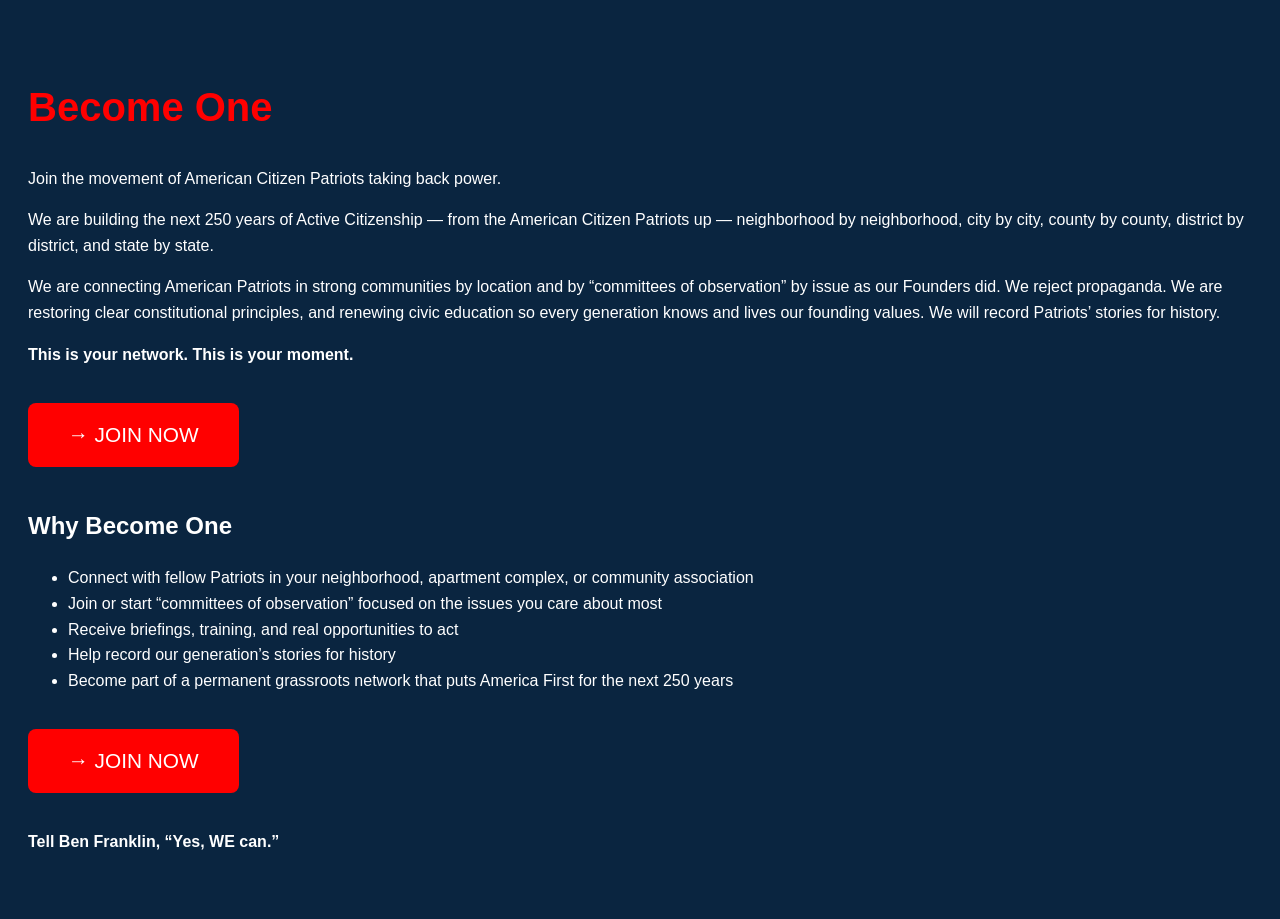
==== public/become-one.html @ 7c862810 "Create become-one.html Added Become One page with Join button linking to join.html" ====
<!DOCTYPE html>
<html lang="en">
<head>
  <meta charset="UTF-8">
  <meta name="viewport" content="width=device-width, initial-scale=1.0">
  <title>Become One - America First Citizens Network</title>
  <style>
    body { font-family: Arial, sans-serif; background: #0a2540; color: white; padding: 40px 20px; line-height: 1.6; }
    h1 { color: #ff0000; font-size: 2.5em; }
    button { background: #ff0000; color: white; padding: 20px 40px; font-size: 1.3em; border: none; border-radius: 8px; cursor: pointer; margin: 20px 0; }
  </style>
</head>
<body>

<h1>Become One</h1>

<p>Join the movement of American Citizen Patriots taking back power.</p>

<p>We are building the next 250 years of Active Citizenship — from the American Citizen Patriots up — neighborhood by neighborhood, city by city, county by county, district by district, and state by state.</p>

<p>We are connecting American Patriots in strong communities by location and by “committees of observation” by issue as our Founders did. We reject propaganda. We are restoring clear constitutional principles, and renewing civic education so every generation knows and lives our founding values. We will record Patriots’ stories for history.</p>

<p><strong>This is your network. This is your moment.</strong></p>

<button onclick="window.location.href='/join.html'">→ JOIN NOW</button>

<h2>Why Become One</h2>
<ul>
  <li>Connect with fellow Patriots in your neighborhood, apartment complex, or community association</li>
  <li>Join or start “committees of observation” focused on the issues you care about most</li>
  <li>Receive briefings, training, and real opportunities to act</li>
  <li>Help record our generation’s stories for history</li>
  <li>Become part of a permanent grassroots network that puts America First for the next 250 years</li>
</ul>

<button onclick="window.location.href='/join.html'">→ JOIN NOW</button>

<p><strong>Tell Ben Franklin, “Yes, WE can.”</strong></p>

</body>
</html>
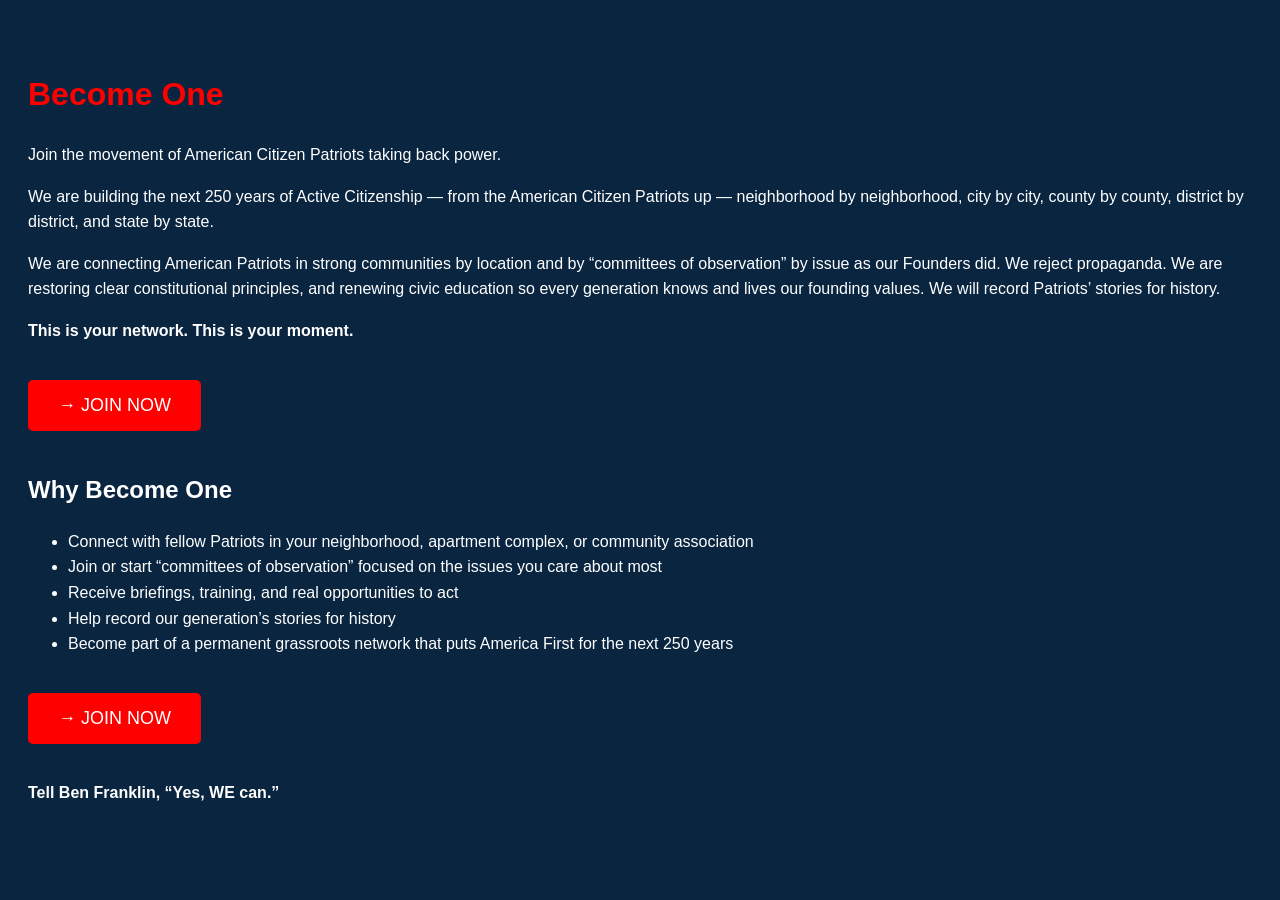
==== commit afd61998: "Update become-one.html Restored and finalized Become One pageRestored the correct motivational conte" ====
--- a/public/become-one.html
+++ b/public/become-one.html
@@ -6,8 +6,8 @@
   <title>Become One - America First Citizens Network</title>
   <style>
     body { font-family: Arial, sans-serif; background: #0a2540; color: white; padding: 40px 20px; line-height: 1.6; }
-    h1 { color: #ff0000; font-size: 2.5em; }
-    button { background: #ff0000; color: white; padding: 20px 40px; font-size: 1.3em; border: none; border-radius: 8px; cursor: pointer; margin: 20px 0; }
+    h1 { color: #ff0000; }
+    button { background: #ff0000; color: white; padding: 15px 30px; font-size: 18px; border: none; border-radius: 5px; margin: 20px 0; cursor: pointer; }
   </style>
 </head>
 <body>
@@ -22,7 +22,9 @@
 
 <p><strong>This is your network. This is your moment.</strong></p>
 
-<button onclick="window.location.href='/join.html'">→ JOIN NOW</button>
+<a href="/join.html">
+  <button type="button">→ JOIN NOW</button>
+</a>
 
 <h2>Why Become One</h2>
 <ul>
@@ -33,7 +35,9 @@
   <li>Become part of a permanent grassroots network that puts America First for the next 250 years</li>
 </ul>
 
-<button onclick="window.location.href='/join.html'">→ JOIN NOW</button>
+<a href="/join.html">
+  <button type="button">→ JOIN NOW</button>
+</a>
 
 <p><strong>Tell Ben Franklin, “Yes, WE can.”</strong></p>
 
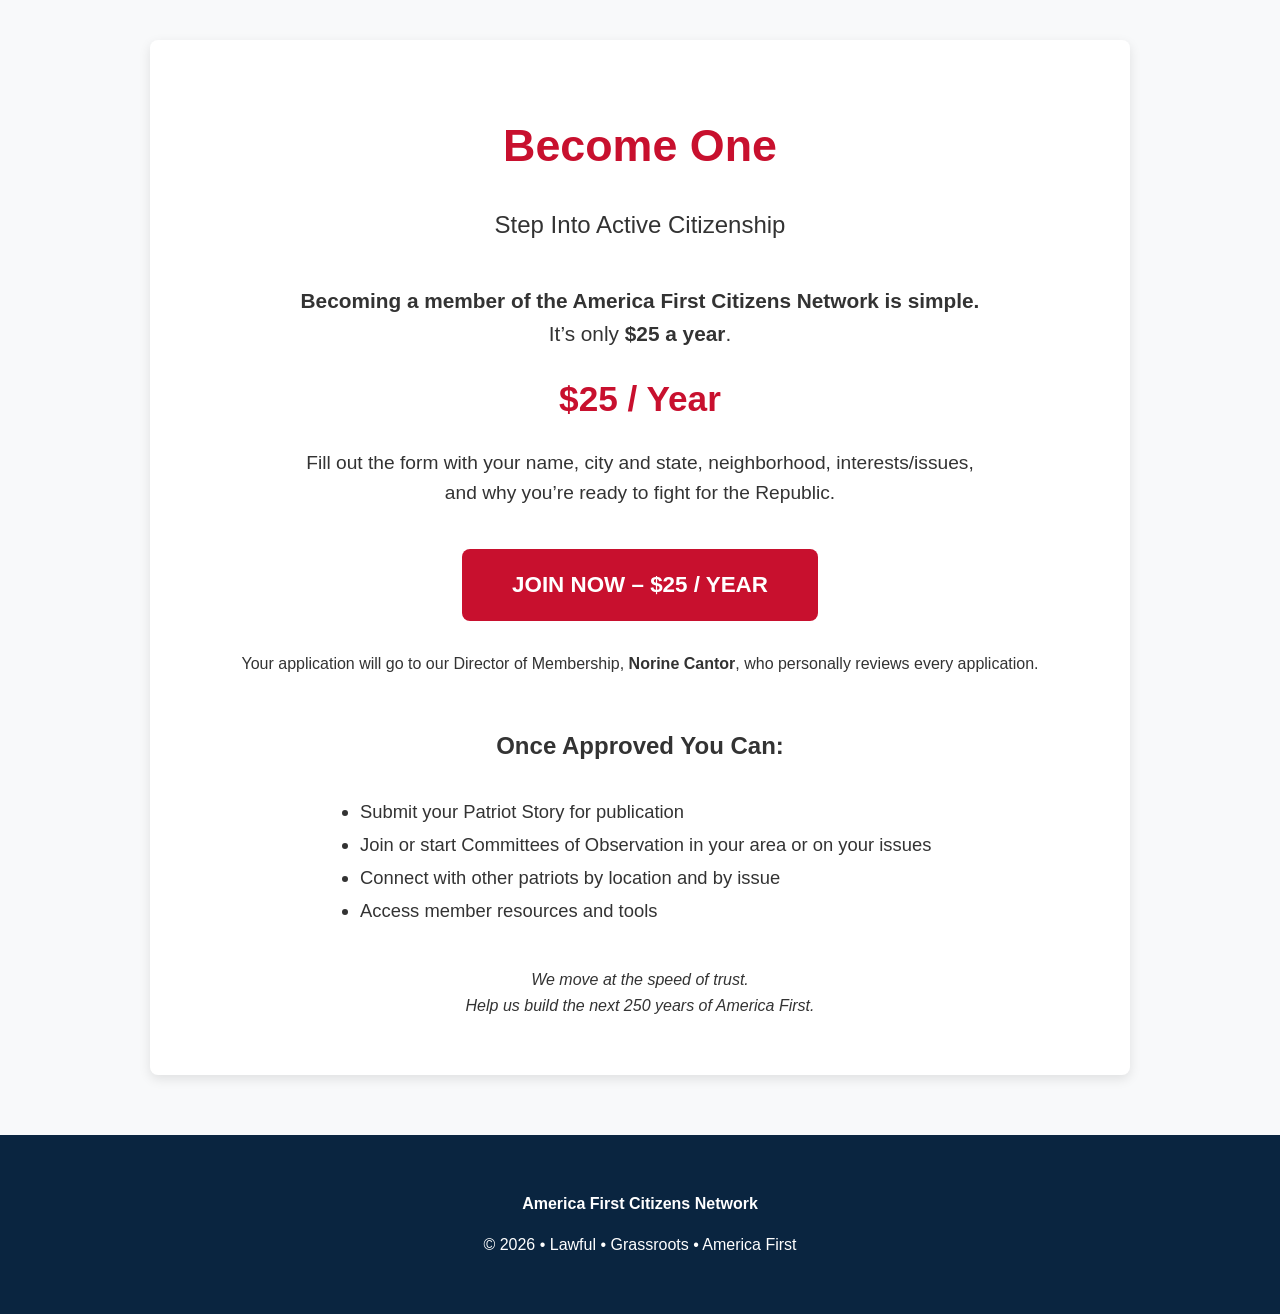
==== commit 064dea13: "Update become-one.html make membership $25 yr and connect to join form" ====
--- a/public/become-one.html
+++ b/public/become-one.html
@@ -5,41 +5,61 @@
   <meta name="viewport" content="width=device-width, initial-scale=1.0">
   <title>Become One - America First Citizens Network</title>
   <style>
-    body { font-family: Arial, sans-serif; background: #0a2540; color: white; padding: 40px 20px; line-height: 1.6; }
-    h1 { color: #ff0000; }
-    button { background: #ff0000; color: white; padding: 15px 30px; font-size: 18px; border: none; border-radius: 5px; margin: 20px 0; cursor: pointer; }
+    body { font-family: Arial, sans-serif; margin: 0; padding: 0; background: #f8f9fa; color: #333; line-height: 1.6; }
+    .container { max-width: 900px; margin: 40px auto; padding: 40px; background: white; box-shadow: 0 4px 12px rgba(0,0,0,0.1); border-radius: 8px; }
+    h1 { color: #c8102e; text-align: center; font-size: 2.8rem; margin-bottom: 10px; }
+    .subtitle { text-align: center; font-size: 1.5rem; color: #333; margin-bottom: 40px; }
+    .price { text-align: center; font-size: 2.2rem; font-weight: bold; color: #c8102e; margin: 20px 0; }
+    .button { display: block; width: 320px; margin: 30px auto; padding: 18px; background: #c8102e; color: white; text-align: center; font-size: 1.4rem; font-weight: bold; border-radius: 8px; text-decoration: none; }
+    .button:hover { background: #a00d24; }
+    ul { font-size: 1.15rem; line-height: 1.8; }
+    .footer { text-align: center; padding: 40px; background: #0a2540; color: white; margin-top: 60px; }
   </style>
 </head>
 <body>
 
-<h1>Become One</h1>
+  <div class="container">
+    <h1>Become One</h1>
+    <p class="subtitle">Step Into Active Citizenship</p>
 
-<p>Join the movement of American Citizen Patriots taking back power.</p>
+    <p style="text-align:center; font-size:1.3rem;">
+      <strong>Becoming a member of the America First Citizens Network is simple.</strong><br>
+      It’s only <strong>$25 a year</strong>.
+    </p>
 
-<p>We are building the next 250 years of Active Citizenship — from the American Citizen Patriots up — neighborhood by neighborhood, city by city, county by county, district by district, and state by state.</p>
+    <div class="price">$25 / Year</div>
 
-<p>We are connecting American Patriots in strong communities by location and by “committees of observation” by issue as our Founders did. We reject propaganda. We are restoring clear constitutional principles, and renewing civic education so every generation knows and lives our founding values. We will record Patriots’ stories for history.</p>
+    <p style="text-align:center; font-size:1.2rem; max-width:700px; margin:0 auto 40px;">
+      Fill out the form with your name, city and state, neighborhood, interests/issues, 
+      and why you’re ready to fight for the Republic.
+    </p>
 
-<p><strong>This is your network. This is your moment.</strong></p>
+    <a href="/join.html" class="button">JOIN NOW – $25 / YEAR</a>
 
-<a href="/join.html">
-  <button type="button">→ JOIN NOW</button>
-</a>
+    <p style="text-align:center; margin-top:30px;">
+      Your application will go to our Director of Membership, <strong>Norine Cantor</strong>, 
+      who personally reviews every application.
+    </p>
 
-<h2>Why Become One</h2>
-<ul>
-  <li>Connect with fellow Patriots in your neighborhood, apartment complex, or community association</li>
-  <li>Join or start “committees of observation” focused on the issues you care about most</li>
-  <li>Receive briefings, training, and real opportunities to act</li>
-  <li>Help record our generation’s stories for history</li>
-  <li>Become part of a permanent grassroots network that puts America First for the next 250 years</li>
-</ul>
+    <h2 style="text-align:center; margin-top:50px;">Once Approved You Can:</h2>
+    <ul style="max-width:600px; margin:30px auto;">
+      <li>Submit your Patriot Story for publication</li>
+      <li>Join or start Committees of Observation in your area or on your issues</li>
+      <li>Connect with other patriots by location and by issue</li>
+      <li>Access member resources and tools</li>
+    </ul>
 
-<a href="/join.html">
-  <button type="button">→ JOIN NOW</button>
-</a>
+    <p style="text-align:center; font-style:italic; margin-top:40px;">
+      We move at the speed of trust.<br>
+      Help us build the next 250 years of America First.
+    </p>
+  </div>
 
-<p><strong>Tell Ben Franklin, “Yes, WE can.”</strong></p>
+  <!-- Footer -->
+  <div class="footer">
+    <p><strong>America First Citizens Network</strong></p>
+    <p>© 2026 • Lawful • Grassroots • America First</p>
+  </div>
 
 </body>
 </html>
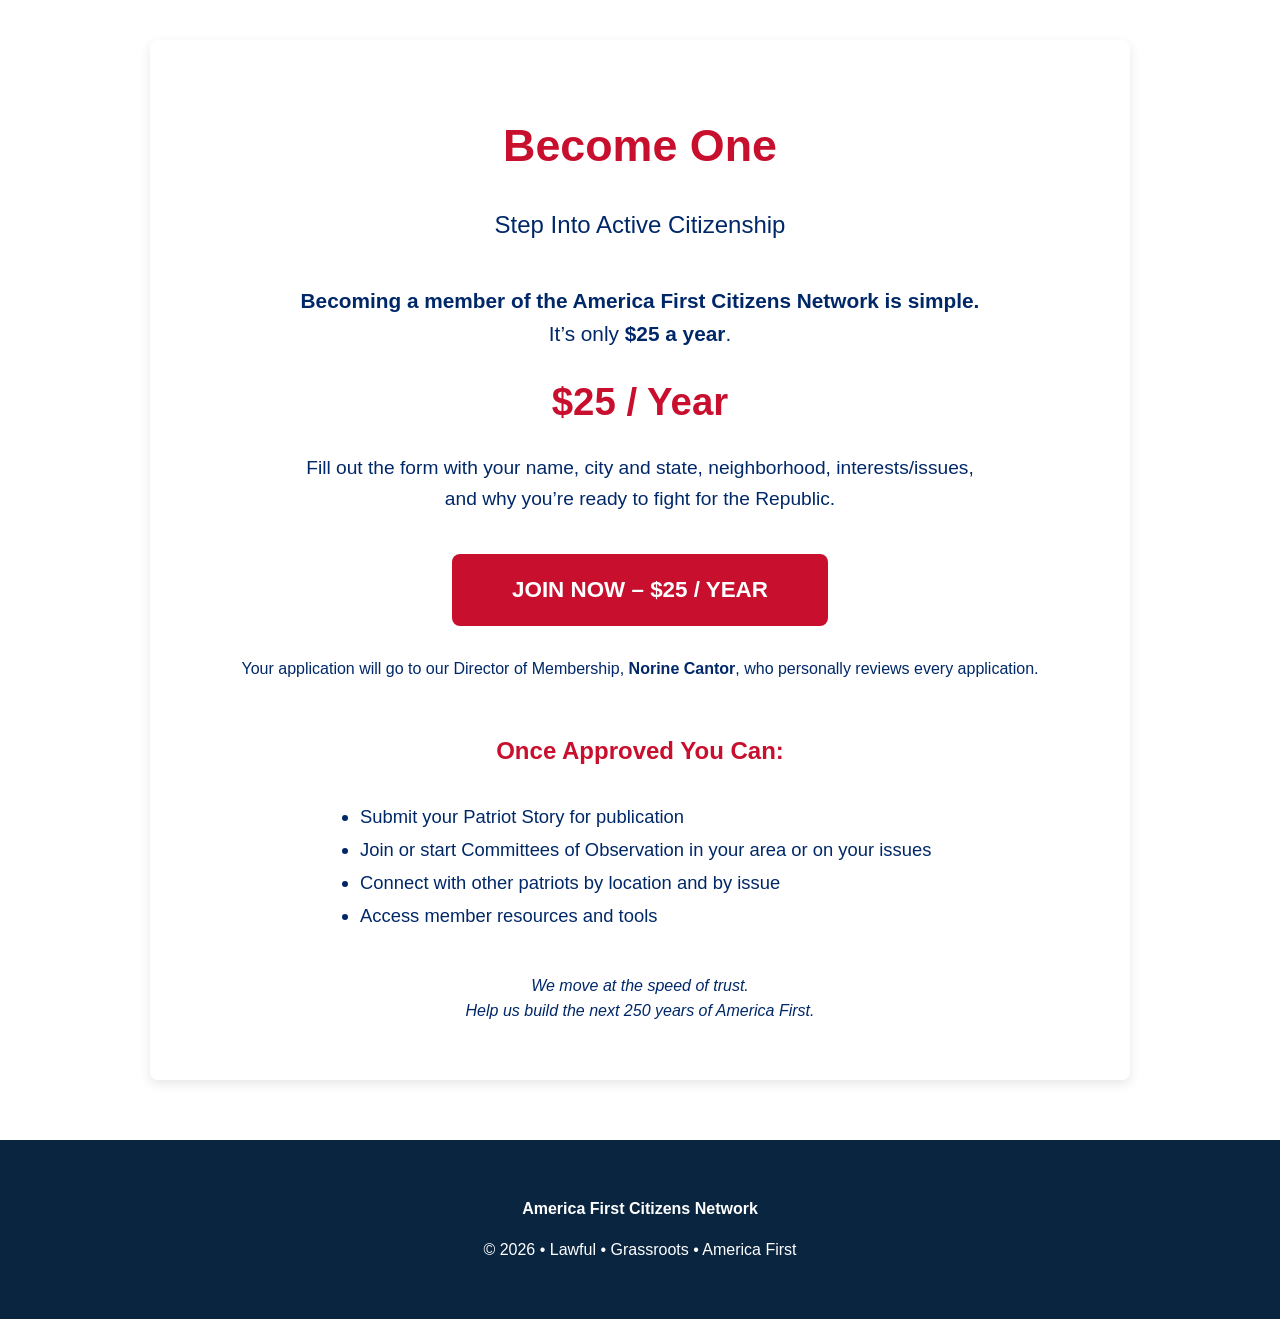
==== commit 28883261: "Update become-one.html change background to white & text to flag blue" ====
--- a/public/become-one.html
+++ b/public/become-one.html
@@ -5,15 +5,67 @@
   <meta name="viewport" content="width=device-width, initial-scale=1.0">
   <title>Become One - America First Citizens Network</title>
   <style>
-    body { font-family: Arial, sans-serif; margin: 0; padding: 0; background: #f8f9fa; color: #333; line-height: 1.6; }
-    .container { max-width: 900px; margin: 40px auto; padding: 40px; background: white; box-shadow: 0 4px 12px rgba(0,0,0,0.1); border-radius: 8px; }
-    h1 { color: #c8102e; text-align: center; font-size: 2.8rem; margin-bottom: 10px; }
-    .subtitle { text-align: center; font-size: 1.5rem; color: #333; margin-bottom: 40px; }
-    .price { text-align: center; font-size: 2.2rem; font-weight: bold; color: #c8102e; margin: 20px 0; }
-    .button { display: block; width: 320px; margin: 30px auto; padding: 18px; background: #c8102e; color: white; text-align: center; font-size: 1.4rem; font-weight: bold; border-radius: 8px; text-decoration: none; }
+    body { 
+      font-family: Arial, sans-serif; 
+      margin: 0; 
+      padding: 0; 
+      background: #ffffff; 
+      color: #002868; 
+      line-height: 1.6; 
+    }
+    .container { 
+      max-width: 900px; 
+      margin: 40px auto; 
+      padding: 40px; 
+      background: #ffffff; 
+      box-shadow: 0 4px 12px rgba(0,0,0,0.1); 
+      border-radius: 8px; 
+    }
+    h1 { 
+      color: #c8102e; 
+      text-align: center; 
+      font-size: 2.8rem; 
+      margin-bottom: 10px; 
+    }
+    .subtitle { 
+      text-align: center; 
+      font-size: 1.5rem; 
+      color: #002868; 
+      margin-bottom: 40px; 
+    }
+    .price { 
+      text-align: center; 
+      font-size: 2.4rem; 
+      font-weight: bold; 
+      color: #c8102e; 
+      margin: 20px 0; 
+    }
+    .button { 
+      display: block; 
+      width: 340px; 
+      margin: 30px auto; 
+      padding: 18px; 
+      background: #c8102e; 
+      color: white; 
+      text-align: center; 
+      font-size: 1.4rem; 
+      font-weight: bold; 
+      border-radius: 8px; 
+      text-decoration: none; 
+    }
     .button:hover { background: #a00d24; }
-    ul { font-size: 1.15rem; line-height: 1.8; }
-    .footer { text-align: center; padding: 40px; background: #0a2540; color: white; margin-top: 60px; }
+    ul { 
+      font-size: 1.15rem; 
+      line-height: 1.8; 
+      color: #002868; 
+    }
+    .footer { 
+      text-align: center; 
+      padding: 40px; 
+      background: #0a2540; 
+      color: white; 
+      margin-top: 60px; 
+    }
   </style>
 </head>
 <body>
@@ -22,26 +74,26 @@
     <h1>Become One</h1>
     <p class="subtitle">Step Into Active Citizenship</p>
 
-    <p style="text-align:center; font-size:1.3rem;">
+    <p style="text-align:center; font-size:1.3rem; color:#002868;">
       <strong>Becoming a member of the America First Citizens Network is simple.</strong><br>
       It’s only <strong>$25 a year</strong>.
     </p>
 
     <div class="price">$25 / Year</div>
 
-    <p style="text-align:center; font-size:1.2rem; max-width:700px; margin:0 auto 40px;">
+    <p style="text-align:center; font-size:1.2rem; max-width:700px; margin:0 auto 40px; color:#002868;">
       Fill out the form with your name, city and state, neighborhood, interests/issues, 
       and why you’re ready to fight for the Republic.
     </p>
 
     <a href="/join.html" class="button">JOIN NOW – $25 / YEAR</a>
 
-    <p style="text-align:center; margin-top:30px;">
+    <p style="text-align:center; margin-top:30px; color:#002868;">
       Your application will go to our Director of Membership, <strong>Norine Cantor</strong>, 
       who personally reviews every application.
     </p>
 
-    <h2 style="text-align:center; margin-top:50px;">Once Approved You Can:</h2>
+    <h2 style="text-align:center; margin-top:50px; color:#c8102e;">Once Approved You Can:</h2>
     <ul style="max-width:600px; margin:30px auto;">
       <li>Submit your Patriot Story for publication</li>
       <li>Join or start Committees of Observation in your area or on your issues</li>
@@ -49,7 +101,7 @@
       <li>Access member resources and tools</li>
     </ul>
 
-    <p style="text-align:center; font-style:italic; margin-top:40px;">
+    <p style="text-align:center; font-style:italic; margin-top:40px; color:#002868;">
       We move at the speed of trust.<br>
       Help us build the next 250 years of America First.
     </p>
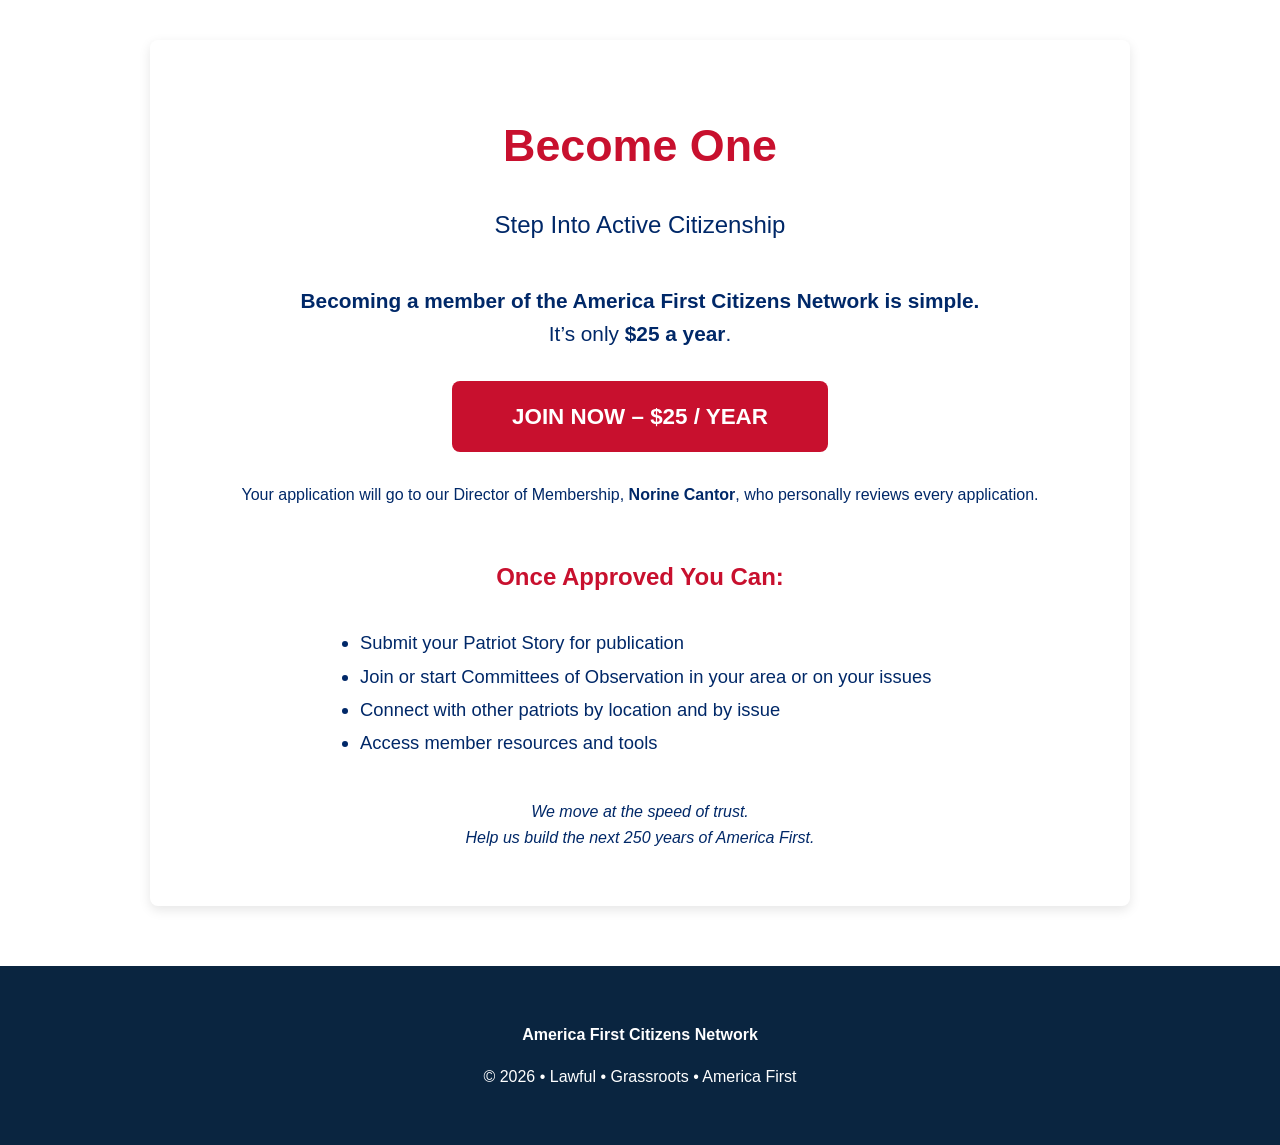
==== commit cad6b043: "Update become-one.html deleted red $25" ====
--- a/public/become-one.html
+++ b/public/become-one.html
@@ -32,13 +32,6 @@
       font-size: 1.5rem; 
       color: #002868; 
       margin-bottom: 40px; 
-    }
-    .price { 
-      text-align: center; 
-      font-size: 2.4rem; 
-      font-weight: bold; 
-      color: #c8102e; 
-      margin: 20px 0; 
     }
     .button { 
       display: block; 
@@ -79,13 +72,6 @@
       It’s only <strong>$25 a year</strong>.
     </p>
 
-    <div class="price">$25 / Year</div>
-
-    <p style="text-align:center; font-size:1.2rem; max-width:700px; margin:0 auto 40px; color:#002868;">
-      Fill out the form with your name, city and state, neighborhood, interests/issues, 
-      and why you’re ready to fight for the Republic.
-    </p>
-
     <a href="/join.html" class="button">JOIN NOW – $25 / YEAR</a>
 
     <p style="text-align:center; margin-top:30px; color:#002868;">
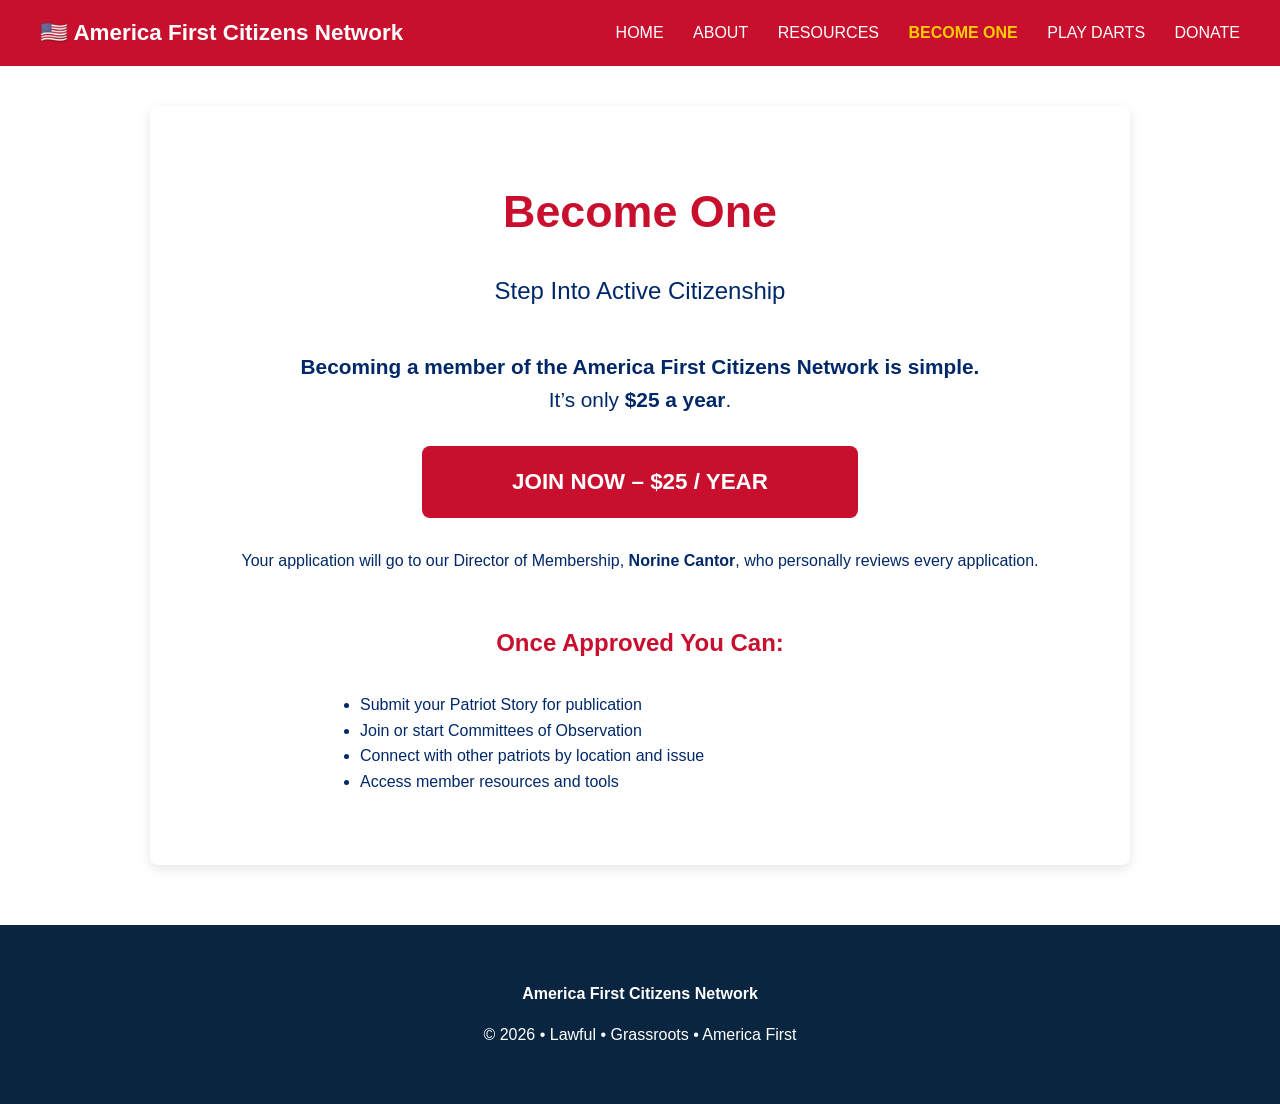
==== commit eb1bbda2: "Update become-one.html supposedly get the new page to connect to the home page" ====
--- a/public/become-one.html
+++ b/public/become-one.html
@@ -5,63 +5,36 @@
   <meta name="viewport" content="width=device-width, initial-scale=1.0">
   <title>Become One - America First Citizens Network</title>
   <style>
-    body { 
-      font-family: Arial, sans-serif; 
-      margin: 0; 
-      padding: 0; 
-      background: #ffffff; 
-      color: #002868; 
-      line-height: 1.6; 
-    }
-    .container { 
-      max-width: 900px; 
-      margin: 40px auto; 
-      padding: 40px; 
-      background: #ffffff; 
-      box-shadow: 0 4px 12px rgba(0,0,0,0.1); 
-      border-radius: 8px; 
-    }
-    h1 { 
-      color: #c8102e; 
-      text-align: center; 
-      font-size: 2.8rem; 
-      margin-bottom: 10px; 
-    }
-    .subtitle { 
-      text-align: center; 
-      font-size: 1.5rem; 
-      color: #002868; 
-      margin-bottom: 40px; 
-    }
-    .button { 
-      display: block; 
-      width: 340px; 
-      margin: 30px auto; 
-      padding: 18px; 
-      background: #c8102e; 
-      color: white; 
-      text-align: center; 
-      font-size: 1.4rem; 
-      font-weight: bold; 
-      border-radius: 8px; 
-      text-decoration: none; 
-    }
+    body { font-family: Arial, sans-serif; margin: 0; padding: 0; background: #ffffff; color: #002868; line-height: 1.6; }
+    .header { background: #c8102e; color: white; padding: 15px 0; position: sticky; top: 0; z-index: 100; }
+    .nav { max-width: 1200px; margin: 0 auto; display: flex; align-items: center; justify-content: space-between; padding: 0 20px; }
+    .logo { font-weight: bold; font-size: 1.4rem; }
+    .nav-links a { color: white; margin-left: 25px; text-decoration: none; font-weight: 500; }
+    .container { max-width: 900px; margin: 40px auto; padding: 40px; background: white; box-shadow: 0 4px 12px rgba(0,0,0,0.1); border-radius: 8px; }
+    h1 { color: #c8102e; text-align: center; font-size: 2.8rem; margin-bottom: 10px; }
+    .subtitle { text-align: center; font-size: 1.5rem; color: #002868; margin-bottom: 40px; }
+    .important { background: #fff3cd; border-left: 6px solid #c8102e; padding: 20px; margin: 30px 0; border-radius: 4px; }
+    .button { display: block; width: 100%; max-width: 400px; margin: 30px auto; padding: 18px; background: #c8102e; color: white; text-align: center; font-size: 1.4rem; font-weight: bold; border-radius: 8px; text-decoration: none; }
     .button:hover { background: #a00d24; }
-    ul { 
-      font-size: 1.15rem; 
-      line-height: 1.8; 
-      color: #002868; 
-    }
-    .footer { 
-      text-align: center; 
-      padding: 40px; 
-      background: #0a2540; 
-      color: white; 
-      margin-top: 60px; 
-    }
+    .footer { text-align: center; padding: 40px; background: #0a2540; color: white; margin-top: 60px; }
   </style>
 </head>
 <body>
+
+  <!-- Header -->
+  <div class="header">
+    <div class="nav">
+      <div class="logo">🇺🇸 America First Citizens Network</div>
+      <div class="nav-links">
+        <a href="/">HOME</a>
+        <a href="/about.html">ABOUT</a>
+        <a href="/resources.html">RESOURCES</a>
+        <a href="/become-one.html" style="color:#ffcc00; font-weight:bold;">BECOME ONE</a>
+        <a href="/play-darts.html">PLAY DARTS</a>
+        <a href="/donate.html">DONATE</a>
+      </div>
+    </div>
+  </div>
 
   <div class="container">
     <h1>Become One</h1>
@@ -80,20 +53,14 @@
     </p>
 
     <h2 style="text-align:center; margin-top:50px; color:#c8102e;">Once Approved You Can:</h2>
-    <ul style="max-width:600px; margin:30px auto;">
+    <ul style="max-width:600px; margin:30px auto; color:#002868;">
       <li>Submit your Patriot Story for publication</li>
-      <li>Join or start Committees of Observation in your area or on your issues</li>
-      <li>Connect with other patriots by location and by issue</li>
+      <li>Join or start Committees of Observation</li>
+      <li>Connect with other patriots by location and issue</li>
       <li>Access member resources and tools</li>
     </ul>
-
-    <p style="text-align:center; font-style:italic; margin-top:40px; color:#002868;">
-      We move at the speed of trust.<br>
-      Help us build the next 250 years of America First.
-    </p>
   </div>
 
-  <!-- Footer -->
   <div class="footer">
     <p><strong>America First Citizens Network</strong></p>
     <p>© 2026 • Lawful • Grassroots • America First</p>
